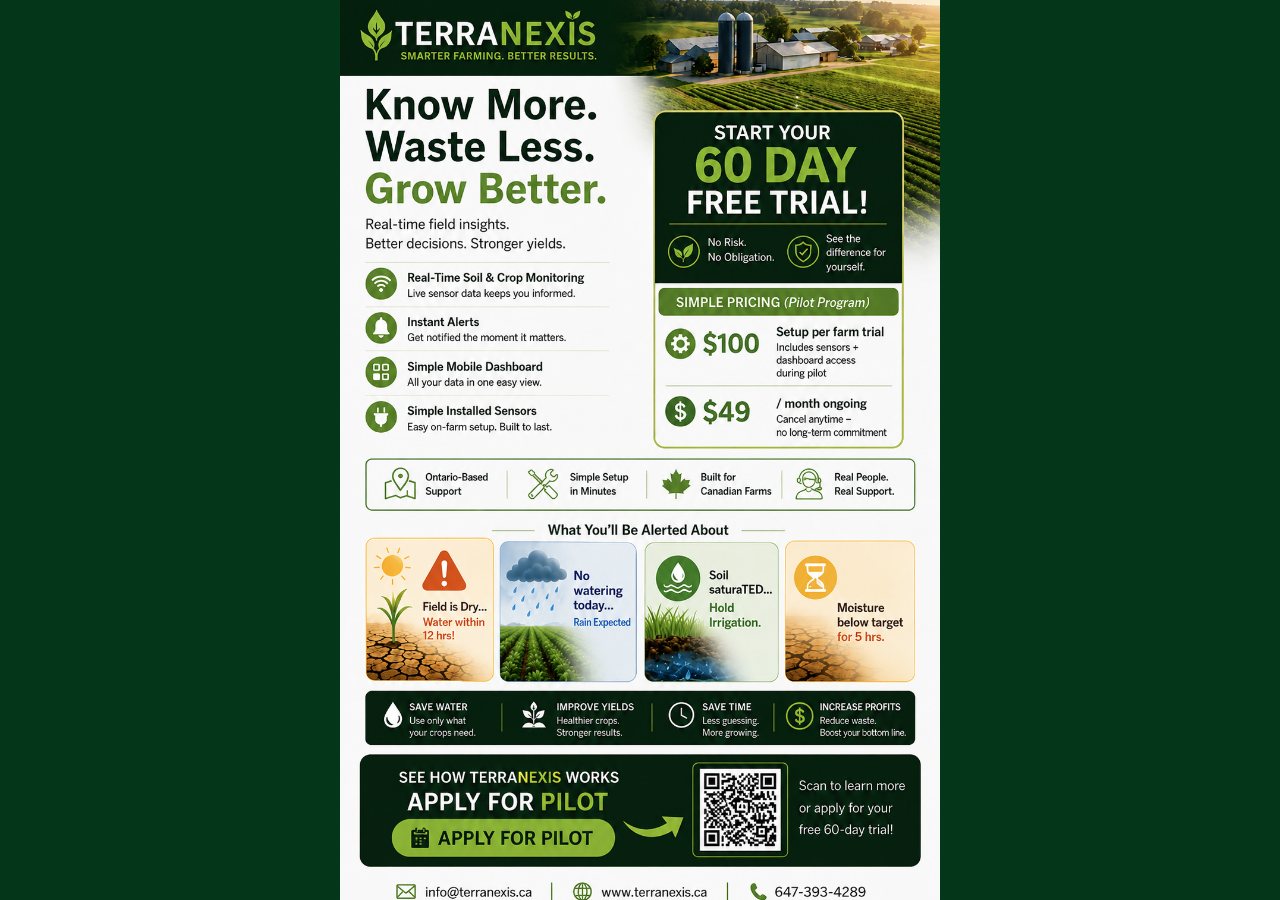
==== trial/index.html @ 67a0eedf "Fix page-1 QR: replace unscannable printed QR with live overlay The QR baked into flyer-page-1.png e" ====
<!DOCTYPE html>
<html lang="en">
<head>
<meta charset="utf-8">
<meta name="viewport" content="width=device-width, initial-scale=1, viewport-fit=cover">
<meta name="theme-color" content="#04361A">
<title>TerraNexis — Know More. Waste Less. Grow Better.</title>
<meta name="description" content="60-Day Free Farm Trial for Ontario growers. Real-time soil and weather alerts. $100 setup, $49/mo, cancel anytime.">
<style>
  *, *::before, *::after { box-sizing: border-box; margin: 0; padding: 0; }
  html, body {
    height: 100%;
    background: #04361A;
    overflow: hidden;
  }
  body {
    display: flex;
    align-items: center;
    justify-content: center;
    min-height: 100vh;
    min-height: 100svh;
    font-family: -apple-system, system-ui, sans-serif;
  }
  .flyer-frame {
    position: relative;
    width: min(100vw, calc(100vh * 2 / 3));
    height: min(100vh, calc(100vw * 3 / 2));
    width: min(100vw, calc(100svh * 2 / 3));
    height: min(100svh, calc(100vw * 3 / 2));
  }
  .flyer-frame img {
    display: block;
    width: 100%;
    height: 100%;
    object-fit: cover;
  }
</style>
</head>
<body>
  <div class="flyer-frame">
    <img src="../assets/flyer-page-2.png" alt="TerraNexis flyer — page 2">
  </div>
</body>
</html>
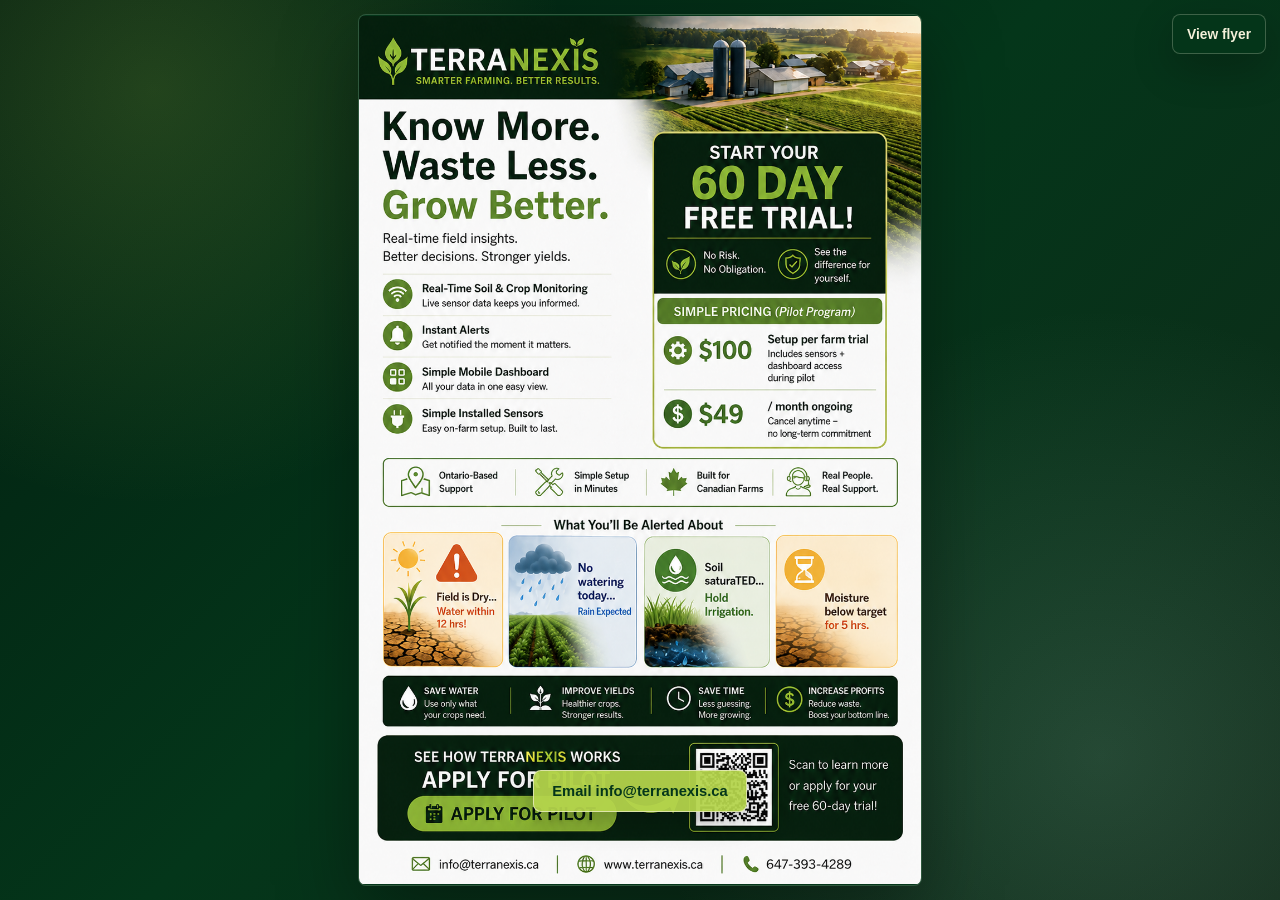
==== commit f4734b07: "Improve flyer mobile navigation" ====
--- a/trial/index.html
+++ b/trial/index.html
@@ -4,41 +4,24 @@
 <meta charset="utf-8">
 <meta name="viewport" content="width=device-width, initial-scale=1, viewport-fit=cover">
 <meta name="theme-color" content="#04361A">
-<title>TerraNexis — Know More. Waste Less. Grow Better.</title>
-<meta name="description" content="60-Day Free Farm Trial for Ontario growers. Real-time soil and weather alerts. $100 setup, $49/mo, cancel anytime.">
-<style>
-  *, *::before, *::after { box-sizing: border-box; margin: 0; padding: 0; }
-  html, body {
-    height: 100%;
-    background: #04361A;
-    overflow: hidden;
-  }
-  body {
-    display: flex;
-    align-items: center;
-    justify-content: center;
-    min-height: 100vh;
-    min-height: 100svh;
-    font-family: -apple-system, system-ui, sans-serif;
-  }
-  .flyer-frame {
-    position: relative;
-    width: min(100vw, calc(100vh * 2 / 3));
-    height: min(100vh, calc(100vw * 3 / 2));
-    width: min(100vw, calc(100svh * 2 / 3));
-    height: min(100svh, calc(100vw * 3 / 2));
-  }
-  .flyer-frame img {
-    display: block;
-    width: 100%;
-    height: 100%;
-    object-fit: cover;
-  }
-</style>
+<title>TerraNexis — Apply for the Pilot</title>
+<meta name="description" content="Apply for the TerraNexis 60-day free farm trial for Ontario growers.">
+<link rel="preload" as="image" href="../assets/flyer-page-2.png">
+<link rel="stylesheet" href="../assets/site.css">
 </head>
-<body>
-  <div class="flyer-frame">
-    <img src="../assets/flyer-page-2.png" alt="TerraNexis flyer — page 2">
-  </div>
+<body class="trial-only" data-active-page="2">
+  <main class="flyer-deck" aria-label="TerraNexis pilot application">
+    <section class="flyer-page" id="trial" style="--flyer-aspect: 1009 / 1558;" aria-labelledby="trial-title">
+      <h1 class="visually-hidden" id="trial-title">TerraNexis pilot application</h1>
+      <div class="flyer-frame">
+        <img class="flyer-image" src="../assets/flyer-page-2.png" alt="TerraNexis flyer — 60-day free farm trial, setup details, and pilot application" width="1009" height="1558" fetchpriority="high">
+        <a class="pilot-link" href="mailto:info@terranexis.ca?subject=TerraNexis%20Pilot%20Application" aria-label="Email TerraNexis to apply for the pilot">
+          <span>Email info@terranexis.ca</span>
+        </a>
+      </div>
+    </section>
+  </main>
+
+  <a class="return-link" href="../" aria-label="View full TerraNexis flyer">View flyer</a>
 </body>
 </html>
--- a/assets/site.css
+++ b/assets/site.css
@@ -0,0 +1,394 @@
+:root {
+  --forest: #04361a;
+  --forest-deep: #021e10;
+  --leaf: #b4d44c;
+  --leaf-soft: #d7ef7c;
+  --cream: #f5f1da;
+  --sky: #95c8b3;
+  --soil: #2a2119;
+  --shadow: 0 26px 80px rgba(0, 0, 0, 0.38);
+  --edge: rgba(245, 241, 218, 0.18);
+  --ease: cubic-bezier(0.22, 1, 0.36, 1);
+}
+
+*, *::before, *::after {
+  box-sizing: border-box;
+}
+
+html {
+  min-height: 100%;
+  background: var(--forest);
+  scroll-behavior: smooth;
+  scroll-snap-type: y mandatory;
+}
+
+body {
+  min-height: 100%;
+  margin: 0;
+  overflow-x: hidden;
+  color: var(--cream);
+  font-family: "Avenir Next", "Gill Sans", "Trebuchet MS", sans-serif;
+  letter-spacing: 0;
+  background:
+    radial-gradient(circle at 12% 10%, rgba(180, 212, 76, 0.18), transparent 26rem),
+    radial-gradient(circle at 86% 84%, rgba(149, 200, 179, 0.18), transparent 28rem),
+    linear-gradient(135deg, var(--forest-deep) 0%, var(--forest) 48%, #102918 100%);
+}
+
+body::before {
+  position: fixed;
+  inset: 0;
+  z-index: -1;
+  pointer-events: none;
+  content: "";
+  opacity: 0.28;
+  background-image:
+    linear-gradient(110deg, transparent 0 47%, rgba(245, 241, 218, 0.09) 48% 49%, transparent 50% 100%),
+    linear-gradient(20deg, transparent 0 46%, rgba(180, 212, 76, 0.08) 47% 48%, transparent 49% 100%);
+  background-size: 180px 180px, 220px 220px;
+}
+
+a {
+  color: inherit;
+}
+
+button,
+a {
+  -webkit-tap-highlight-color: transparent;
+}
+
+.visually-hidden {
+  position: absolute;
+  width: 1px;
+  height: 1px;
+  padding: 0;
+  margin: -1px;
+  overflow: hidden;
+  clip: rect(0, 0, 0, 0);
+  white-space: nowrap;
+  border: 0;
+}
+
+.flyer-deck {
+  position: relative;
+  isolation: isolate;
+}
+
+.flyer-page {
+  position: relative;
+  display: grid;
+  min-height: 100vh;
+  min-height: 100svh;
+  padding: max(12px, env(safe-area-inset-top)) max(12px, env(safe-area-inset-right))
+    max(12px, env(safe-area-inset-bottom)) max(12px, env(safe-area-inset-left));
+  place-items: center;
+  scroll-snap-align: start;
+  scroll-snap-stop: always;
+}
+
+.flyer-frame {
+  position: relative;
+  width: min(calc(100vw - 28px), 720px);
+  max-height: calc(100vh - 28px);
+  max-height: calc(100svh - 28px);
+  overflow: hidden;
+  aspect-ratio: var(--flyer-aspect, 2 / 3);
+  background: var(--forest);
+  border: 1px solid var(--edge);
+  border-radius: 8px;
+  box-shadow: var(--shadow);
+}
+
+.flyer-image {
+  display: block;
+  width: 100%;
+  height: 100%;
+  object-fit: contain;
+}
+
+.qr-link {
+  position: absolute;
+  top: 45.5%;
+  left: 5%;
+  display: grid;
+  width: 24%;
+  height: 16%;
+  padding: 0.45%;
+  place-items: center;
+  overflow: hidden;
+  color: var(--forest);
+  text-decoration: none;
+  background: #fff;
+  border-radius: 4px;
+  box-shadow: 0 8px 18px rgba(0, 0, 0, 0.16);
+  transition: transform 180ms var(--ease), box-shadow 180ms var(--ease), background 180ms var(--ease);
+}
+
+.qr-link img {
+  display: block;
+  width: 100%;
+  height: 100%;
+  object-fit: contain;
+}
+
+.qr-link__text {
+  display: none;
+}
+
+.pilot-link {
+  position: absolute;
+  top: 83.2%;
+  left: 3.5%;
+  display: flex;
+  width: 93%;
+  height: 12%;
+  align-items: center;
+  justify-content: center;
+  color: var(--forest);
+  text-decoration: none;
+  border-radius: 8px;
+}
+
+.pilot-link span {
+  display: inline-flex;
+  min-height: 42px;
+  max-width: calc(100% - 18px);
+  align-items: center;
+  justify-content: center;
+  padding: 0 18px;
+  overflow-wrap: anywhere;
+  color: var(--forest);
+  font-size: 0.92rem;
+  font-weight: 800;
+  line-height: 1.1;
+  text-align: center;
+  background: rgba(180, 212, 76, 0.94);
+  border: 1px solid rgba(245, 241, 218, 0.65);
+  border-radius: 8px;
+  box-shadow: 0 12px 28px rgba(0, 0, 0, 0.2);
+  transition: transform 180ms var(--ease), background 180ms var(--ease), box-shadow 180ms var(--ease);
+}
+
+.qr-link:hover,
+.qr-link:focus-visible {
+  transform: translateY(-1px) scale(1.025);
+  outline: 2px solid rgba(245, 241, 218, 0.9);
+  outline-offset: 3px;
+  box-shadow: 0 12px 28px rgba(0, 0, 0, 0.22);
+}
+
+.pilot-link:hover span,
+.pilot-link:focus-visible span {
+  transform: translateY(-1px);
+  background: var(--leaf-soft);
+  box-shadow: 0 16px 34px rgba(0, 0, 0, 0.24);
+}
+
+.pilot-link:focus-visible {
+  outline: 2px solid rgba(245, 241, 218, 0.9);
+  outline-offset: 3px;
+}
+
+.page-rail {
+  position: fixed;
+  top: 50%;
+  right: max(14px, env(safe-area-inset-right));
+  z-index: 20;
+  display: grid;
+  gap: 6px;
+  padding: 7px;
+  background: rgba(4, 54, 26, 0.72);
+  border: 1px solid rgba(245, 241, 218, 0.2);
+  border-radius: 18px;
+  box-shadow: 0 18px 48px rgba(0, 0, 0, 0.28);
+  backdrop-filter: blur(16px);
+  transform: translateY(-50%);
+}
+
+.page-dot,
+.rail-arrow {
+  display: grid;
+  width: 34px;
+  height: 34px;
+  padding: 0;
+  place-items: center;
+  color: var(--cream);
+  text-decoration: none;
+  cursor: pointer;
+  background: rgba(245, 241, 218, 0.1);
+  border: 1px solid rgba(245, 241, 218, 0.18);
+  border-radius: 50%;
+  transition: transform 160ms var(--ease), background 160ms var(--ease), border-color 160ms var(--ease), opacity 160ms var(--ease);
+}
+
+.page-dot span {
+  color: currentColor;
+  font-size: 0.78rem;
+  font-weight: 800;
+  line-height: 1;
+}
+
+.page-dot:hover,
+.rail-arrow:hover:not(:disabled),
+.page-dot:focus-visible,
+.rail-arrow:focus-visible {
+  background: rgba(245, 241, 218, 0.18);
+  border-color: rgba(245, 241, 218, 0.42);
+  outline: none;
+  transform: scale(1.04);
+}
+
+.page-dot[aria-current="page"] {
+  color: var(--forest);
+  background: var(--leaf);
+  border-color: rgba(245, 241, 218, 0.8);
+}
+
+.rail-arrow:disabled {
+  cursor: default;
+  opacity: 0.34;
+}
+
+.rail-arrow span {
+  display: block;
+  width: 10px;
+  height: 10px;
+  border-top: 2px solid currentColor;
+  border-left: 2px solid currentColor;
+}
+
+.rail-arrow--prev span {
+  transform: translateY(2px) rotate(45deg);
+}
+
+.rail-arrow--next span {
+  transform: translateY(-2px) rotate(225deg);
+}
+
+.return-link {
+  position: fixed;
+  top: max(14px, env(safe-area-inset-top));
+  right: max(14px, env(safe-area-inset-right));
+  z-index: 20;
+  display: inline-flex;
+  min-height: 40px;
+  align-items: center;
+  justify-content: center;
+  padding: 0 14px;
+  color: var(--cream);
+  font-size: 0.86rem;
+  font-weight: 800;
+  text-decoration: none;
+  background: rgba(4, 54, 26, 0.78);
+  border: 1px solid rgba(245, 241, 218, 0.24);
+  border-radius: 8px;
+  box-shadow: 0 14px 40px rgba(0, 0, 0, 0.24);
+  backdrop-filter: blur(16px);
+}
+
+.return-link:hover,
+.return-link:focus-visible {
+  color: var(--forest);
+  background: var(--leaf);
+  outline: none;
+}
+
+@media (pointer: coarse) {
+  .qr-link {
+    padding: 0 8px;
+    background: var(--leaf);
+    border: 1px solid rgba(245, 241, 218, 0.8);
+  }
+
+  .qr-link img {
+    display: none;
+  }
+
+  .qr-link__text {
+    display: block;
+    color: var(--forest);
+    font-size: 0.82rem;
+    font-weight: 900;
+    line-height: 1;
+    text-align: center;
+  }
+}
+
+@media (max-width: 720px) {
+  .flyer-page {
+    padding: 8px;
+  }
+
+  .flyer-frame {
+    width: calc(100vw - 16px);
+    max-height: calc(100svh - 16px);
+  }
+
+  .page-rail {
+    top: auto;
+    right: auto;
+    bottom: max(14px, env(safe-area-inset-bottom));
+    left: 50%;
+    grid-auto-flow: column;
+    gap: 4px;
+    padding: 5px;
+    border-radius: 16px;
+    transform: translateX(-50%);
+  }
+
+  .page-dot,
+  .rail-arrow {
+    width: 30px;
+    height: 30px;
+  }
+
+  .page-dot span {
+    font-size: 0.72rem;
+  }
+
+  .pilot-link span {
+    min-height: 36px;
+    padding: 0 12px;
+    font-size: 0.78rem;
+  }
+
+}
+
+@media (min-aspect-ratio: 2 / 3) {
+  .flyer-frame {
+    width: auto;
+    height: min(calc(100vh - 28px), 1080px);
+    height: min(calc(100svh - 28px), 1080px);
+  }
+}
+
+@media (max-width: 720px) and (min-aspect-ratio: 2 / 3) {
+  .flyer-frame {
+    height: calc(100svh - 16px);
+  }
+}
+
+@media (max-width: 380px) {
+  .qr-link__text {
+    font-size: 0.72rem;
+  }
+
+  .pilot-link span {
+    min-height: 32px;
+    padding: 0 10px;
+    font-size: 0.72rem;
+  }
+}
+
+@media (prefers-reduced-motion: reduce) {
+  html {
+    scroll-behavior: auto;
+  }
+
+  *, *::before, *::after {
+    animation-duration: 1ms !important;
+    animation-iteration-count: 1 !important;
+    scroll-behavior: auto !important;
+    transition-duration: 1ms !important;
+  }
+}
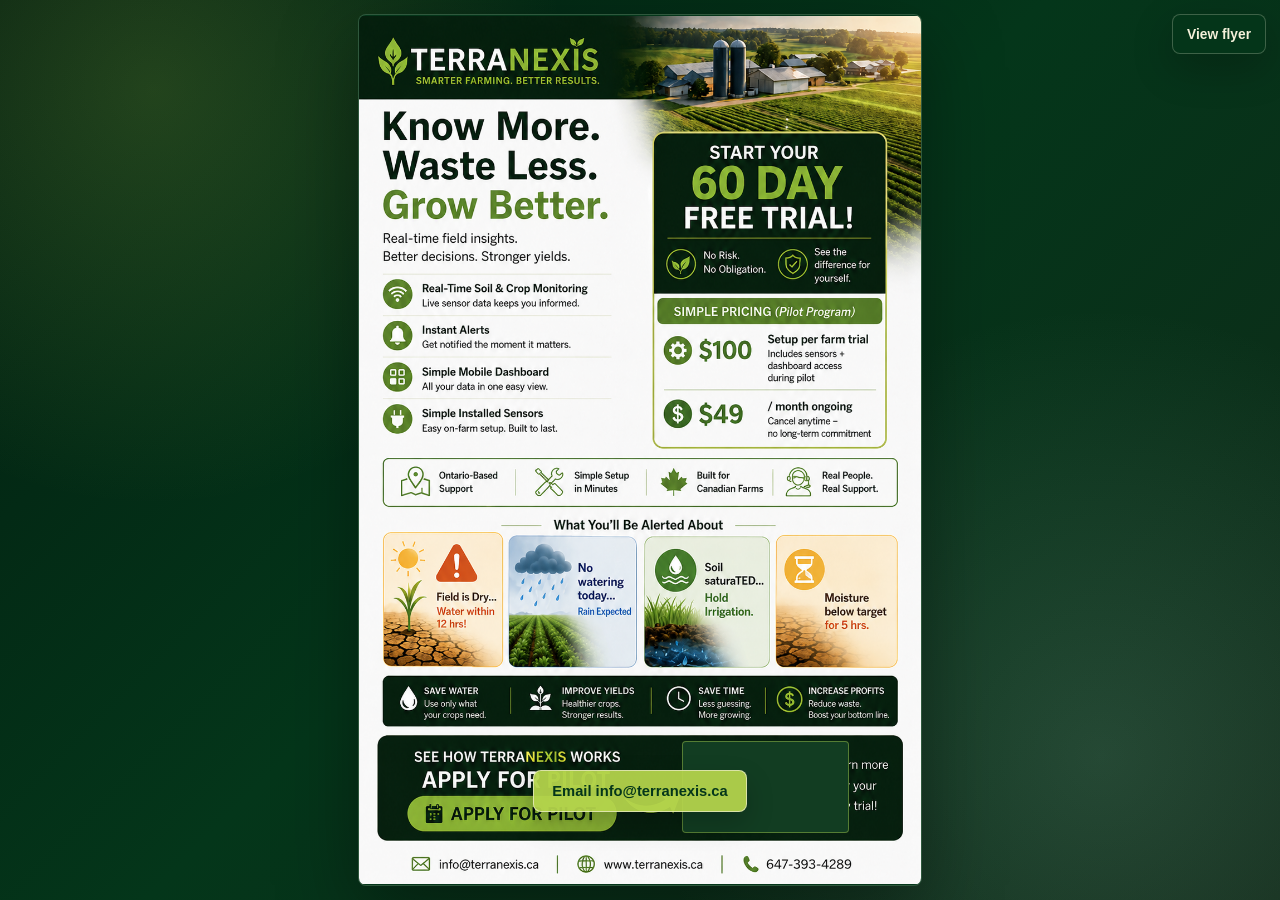
==== commit 2412e490: "Add Gizmo analytics snippet" ====
--- a/trial/index.html
+++ b/trial/index.html
@@ -8,6 +8,8 @@
 <meta name="description" content="Apply for the TerraNexis 60-day free farm trial for Ontario growers.">
 <link rel="preload" as="image" href="../assets/flyer-page-2.png">
 <link rel="stylesheet" href="../assets/site.css">
+<script defer src="https://a.178-105-145-93.sslip.io/g.js" data-website-id="69b4342f-e852-4dbe-8676-56ba16d521fa"></script>
+<script defer src="https://a.178-105-145-93.sslip.io/c.js"></script>
 </head>
 <body class="trial-only" data-active-page="2">
   <main class="flyer-deck" aria-label="TerraNexis pilot application">
--- a/assets/site.css
+++ b/assets/site.css
@@ -113,26 +113,25 @@
   display: grid;
   width: 24%;
   height: 16%;
-  padding: 0.45%;
+  padding: 0 10px;
   place-items: center;
   overflow: hidden;
   color: var(--forest);
   text-decoration: none;
-  background: #fff;
-  border-radius: 4px;
+  background: var(--leaf);
+  border: 1px solid rgba(245, 241, 218, 0.8);
+  border-radius: 6px;
   box-shadow: 0 8px 18px rgba(0, 0, 0, 0.16);
   transition: transform 180ms var(--ease), box-shadow 180ms var(--ease), background 180ms var(--ease);
 }
 
-.qr-link img {
+.qr-link__text {
   display: block;
-  width: 100%;
-  height: 100%;
-  object-fit: contain;
-}
-
-.qr-link__text {
-  display: none;
+  color: var(--forest);
+  font-size: 0.92rem;
+  font-weight: 900;
+  line-height: 1;
+  text-align: center;
 }
 
 .pilot-link {
@@ -187,6 +186,24 @@
 .pilot-link:focus-visible {
   outline: 2px solid rgba(245, 241, 218, 0.9);
   outline-offset: 3px;
+}
+
+.pilot-link::before {
+  position: absolute;
+  top: 2%;
+  right: 10%;
+  z-index: 0;
+  width: 32%;
+  height: 88%;
+  content: "";
+  background: #123d22;
+  border: 1px solid rgba(180, 212, 76, 0.42);
+  border-radius: 4px;
+}
+
+.pilot-link span {
+  position: relative;
+  z-index: 1;
 }
 
 .page-rail {
@@ -293,27 +310,6 @@
   outline: none;
 }
 
-@media (pointer: coarse) {
-  .qr-link {
-    padding: 0 8px;
-    background: var(--leaf);
-    border: 1px solid rgba(245, 241, 218, 0.8);
-  }
-
-  .qr-link img {
-    display: none;
-  }
-
-  .qr-link__text {
-    display: block;
-    color: var(--forest);
-    font-size: 0.82rem;
-    font-weight: 900;
-    line-height: 1;
-    text-align: center;
-  }
-}
-
 @media (max-width: 720px) {
   .flyer-page {
     padding: 8px;
@@ -346,6 +342,14 @@
     font-size: 0.72rem;
   }
 
+  .qr-link {
+    padding: 0 8px;
+  }
+
+  .qr-link__text {
+    font-size: 0.82rem;
+  }
+
   .pilot-link span {
     min-height: 36px;
     padding: 0 12px;
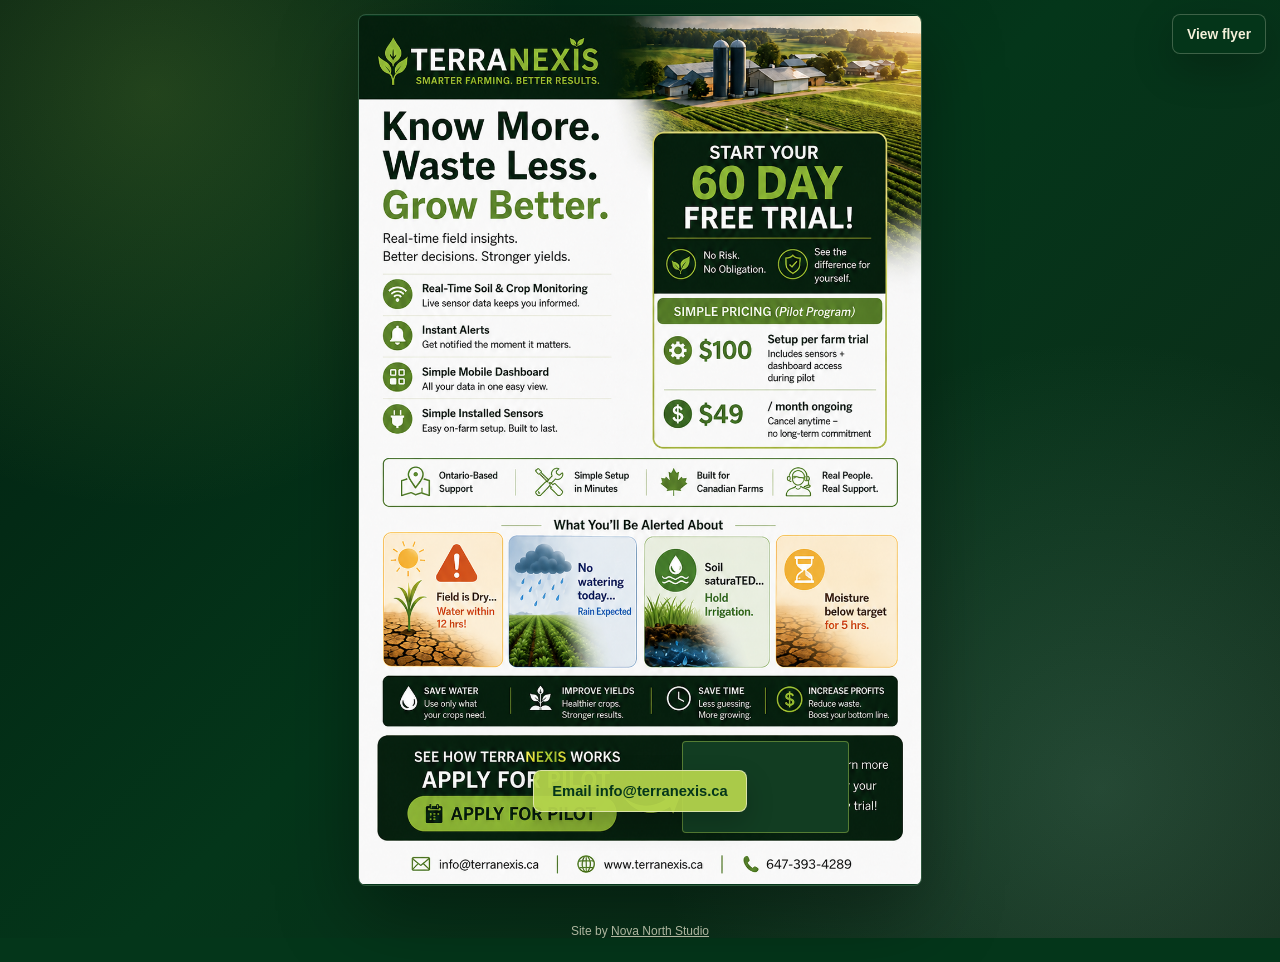
==== commit f3a42401: "Nova North Studio footer credit with referral tracking (utm_campaign=site-credit) Co-Authored-By: Cl" ====
--- a/trial/index.html
+++ b/trial/index.html
@@ -25,5 +25,6 @@
   </main>
 
   <a class="return-link" href="../" aria-label="View full TerraNexis flyer">View flyer</a>
+  <p class="footer-credit" style="text-align:center;font-size:12px;opacity:.7;margin:24px 0">Site by <a href="https://novanorthstudio.com/?utm_source=terranexis.ca&amp;utm_medium=referral&amp;utm_campaign=site-credit" style="color:inherit">Nova North Studio</a></p>
 </body>
 </html>
